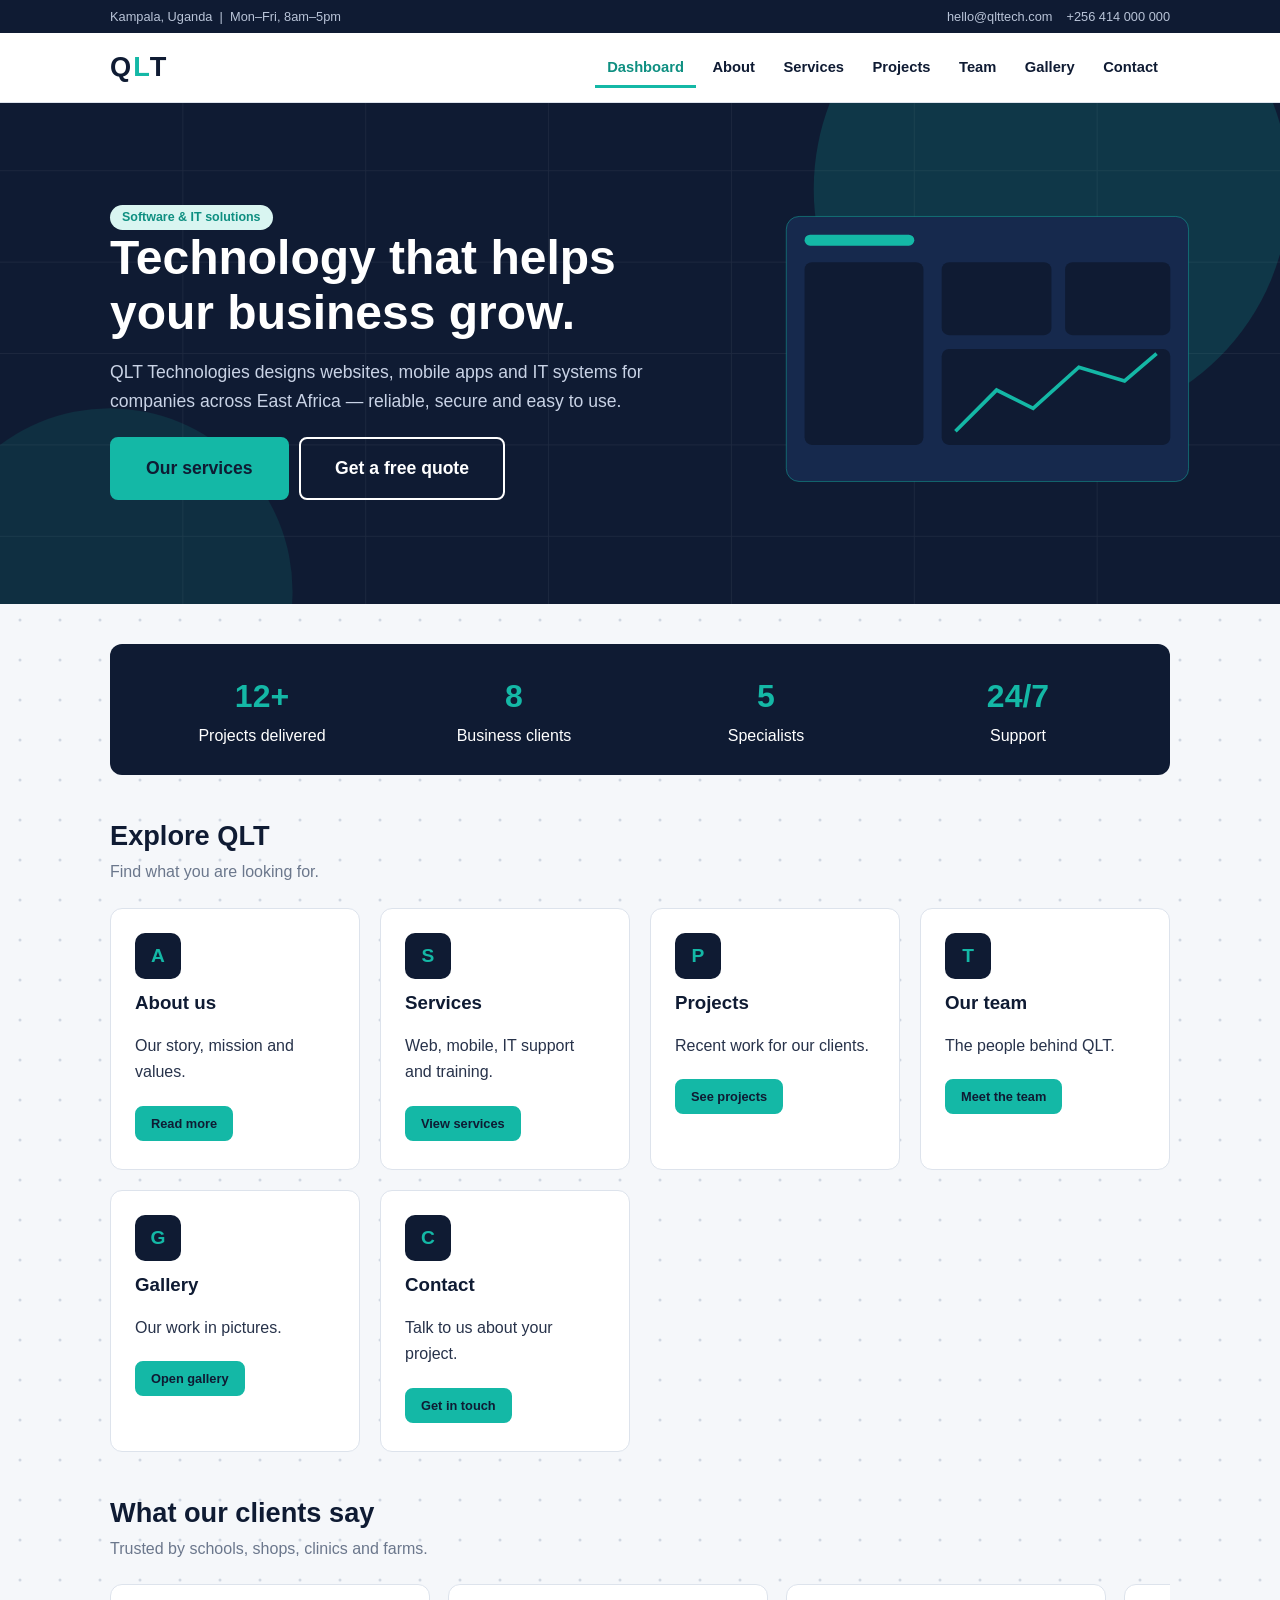
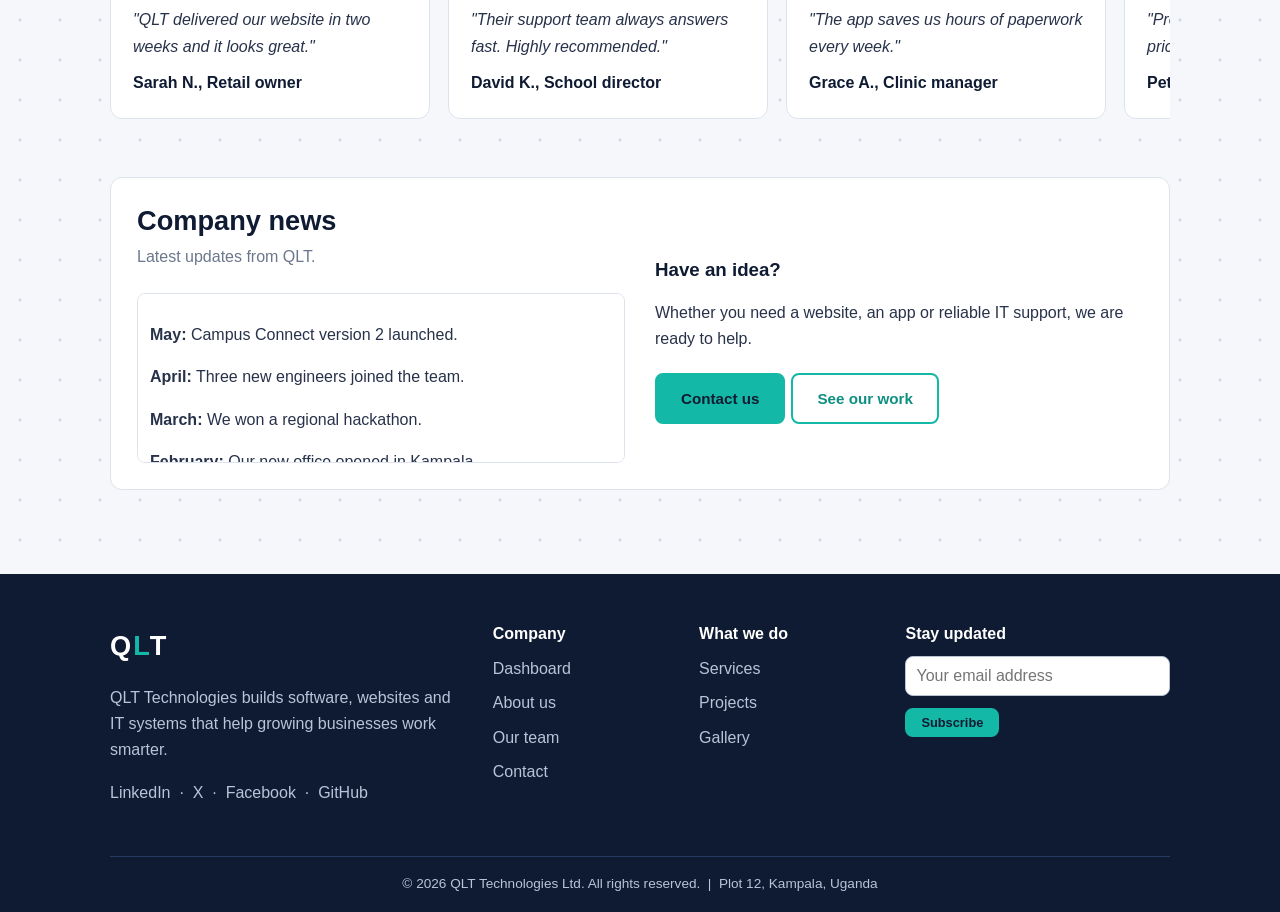
==== index.html @ 0827fc3f "Add files via upload" ====
<!DOCTYPE html>
<html lang="en">
<head>
<meta charset="UTF-8">
<meta name="viewport" content="width=device-width, initial-scale=1">
<meta name="description" content="QLT Technologies - software, web and IT solutions for growing businesses.">
<title>Dashboard | QLT Technologies</title>
<link rel="stylesheet" href="style.css">
</head>
<body>
<div class="topbar"><div class="wrap"><span>Kampala, Uganda &nbsp;|&nbsp; Mon&ndash;Fri, 8am&ndash;5pm</span><span><a href="mailto:hello@qlttech.com">hello@qlttech.com</a><a href="tel:+256414000000">+256 414 000 000</a></span></div></div>
<header><div class="wrap">
  <a class="logo" href="index.html">Q<span>L</span>T</a>
  <nav>
    <a href="index.html" class="active">Dashboard</a>
    <a href="about.html">About</a>
    <a href="services.html">Services</a>
    <a href="projects.html">Projects</a>
    <a href="team.html">Team</a>
    <a href="gallery.html">Gallery</a>
    <a href="contact.html">Contact</a>
  </nav>
</div></header>
<div class="hero"><div class="wrap">
  <span class="tag">Software &amp; IT solutions</span>
  <h1>Technology that helps your business grow.</h1>
  <p>QLT Technologies designs websites, mobile apps and IT systems for companies across East Africa &mdash; reliable, secure and easy to use.</p>
  <a class="btn big" href="services.html">Our services</a>
  <a class="btn big light" href="contact.html">Get a free quote</a>
</div></div>
<main><div class="wrap">
  <div class="stats">
    <div><b>12+</b>Projects delivered</div><div><b>8</b>Business clients</div><div><b>5</b>Specialists</div><div><b>24/7</b>Support</div>
  </div>
  <section style="margin-top:44px">
    <h2>Explore QLT</h2><p class="sub">Find what you are looking for.</p>
    <div class="grid">
      <div class="card"><div class="icon">A</div><h3>About us</h3><p>Our story, mission and values.</p><a class="btn sm" href="about.html">Read more</a></div>
      <div class="card"><div class="icon">S</div><h3>Services</h3><p>Web, mobile, IT support and training.</p><a class="btn sm" href="services.html">View services</a></div>
      <div class="card"><div class="icon">P</div><h3>Projects</h3><p>Recent work for our clients.</p><a class="btn sm" href="projects.html">See projects</a></div>
      <div class="card"><div class="icon">T</div><h3>Our team</h3><p>The people behind QLT.</p><a class="btn sm" href="team.html">Meet the team</a></div>
      <div class="card"><div class="icon">G</div><h3>Gallery</h3><p>Our work in pictures.</p><a class="btn sm" href="gallery.html">Open gallery</a></div>
      <div class="card"><div class="icon">C</div><h3>Contact</h3><p>Talk to us about your project.</p><a class="btn sm" href="contact.html">Get in touch</a></div>
    </div>
  </section>
  <section>
    <h2>What our clients say</h2><p class="sub">Trusted by schools, shops, clinics and farms.</p>
    <div class="scroll-x">
      <div class="quote">"QLT delivered our website in two weeks and it looks great."<b>Sarah N., Retail owner</b></div>
      <div class="quote">"Their support team always answers fast. Highly recommended."<b>David K., School director</b></div>
      <div class="quote">"The app saves us hours of paperwork every week."<b>Grace A., Clinic manager</b></div>
      <div class="quote">"Professional, honest and fairly priced."<b>Peter O., Farm co-operative</b></div>
      <div class="quote">"We now take orders online thanks to QLT."<b>Mary T., Restaurant owner</b></div>
    </div>
  </section>
  <section>
    <div class="panel two">
      <div><h2>Company news</h2><p class="sub">Latest updates from QLT.</p>
        <div class="scroll-y"><p><b>May:</b> Campus Connect version 2 launched.</p><p><b>April:</b> Three new engineers joined the team.</p><p><b>March:</b> We won a regional hackathon.</p><p><b>February:</b> Our new office opened in Kampala.</p><p><b>January:</b> QLT Technologies was founded.</p></div></div>
      <div><h3>Have an idea?</h3><p>Whether you need a website, an app or reliable IT support, we are ready to help.</p><a class="btn" href="contact.html">Contact us</a><a class="btn outline" href="projects.html">See our work</a></div>
    </div>
  </section>
</div></main>
<footer><div class="wrap">
  <div class="fgrid">
    <div><a class="logo" style="color:#fff" href="index.html">Q<span>L</span>T</a><p>QLT Technologies builds software, websites and IT systems that help growing businesses work smarter.</p><p><a href="https://www.linkedin.com" target="_blank">LinkedIn</a> &nbsp;&middot;&nbsp; <a href="https://x.com" target="_blank">X</a> &nbsp;&middot;&nbsp; <a href="https://www.facebook.com" target="_blank">Facebook</a> &nbsp;&middot;&nbsp; <a href="https://github.com" target="_blank">GitHub</a></p></div>
    <div><h4>Company</h4><ul><li><a href="index.html">Dashboard</a></li><li><a href="about.html">About us</a></li><li><a href="team.html">Our team</a></li><li><a href="contact.html">Contact</a></li></ul></div>
    <div><h4>What we do</h4><ul><li><a href="services.html">Services</a></li><li><a href="projects.html">Projects</a></li><li><a href="gallery.html">Gallery</a></li></ul></div>
    <div><h4>Stay updated</h4><form action="#"><input type="email" placeholder="Your email address"><button class="btn sm" type="submit">Subscribe</button></form></div>
  </div>
  <div class="copy">&copy; 2026 QLT Technologies Ltd. All rights reserved. &nbsp;|&nbsp; Plot 12, Kampala, Uganda</div>
</div></footer>
</body>
</html>
---- style.css ----
/* QLT Technologies - stylesheet. Colours: navy, teal, white, greys */
:root{--navy:#0f1b33;--navy2:#16294d;--teal:#14b8a6;--teal-d:#0e8f81;--bg:#f5f7fa;--line:#dde3ec;--text:#27324a;--muted:#6b778c}
*{box-sizing:border-box}
html{scroll-behavior:smooth}
body{margin:0;font-family:"Segoe UI",Helvetica,Arial,sans-serif;color:var(--text);line-height:1.65;background:var(--bg) url("images/pattern.svg")}
a{color:var(--teal-d)}
.wrap{max-width:1100px;margin:0 auto;padding:0 20px}
.topbar{background:var(--navy);color:#b9c4d8;font-size:.8rem;padding:6px 0}
.topbar .wrap{display:flex;justify-content:space-between;flex-wrap:wrap;gap:6px}
.topbar a{color:#b9c4d8;text-decoration:none;margin-left:14px}
header{background:#fff;border-bottom:1px solid var(--line);position:sticky;top:0;z-index:10}
header .wrap{display:flex;align-items:center;justify-content:space-between;flex-wrap:wrap;padding-top:12px;padding-bottom:12px}
.logo{font-size:1.7rem;font-weight:800;letter-spacing:2px;color:var(--navy);text-decoration:none}
.logo span{color:var(--teal)}
nav a{color:var(--navy);text-decoration:none;padding:8px 12px;border-radius:6px;font-weight:600;font-size:.92rem;display:inline-block}
nav a:hover{background:var(--bg)}
nav a.active{color:var(--teal-d);box-shadow:inset 0 -3px 0 var(--teal);border-radius:0}
.hero{color:#fff;background:var(--navy) url("images/hero.svg") center/cover;padding:100px 0}
.hero h1{font-size:3rem;line-height:1.15;margin:0 0 16px;color:#fff;max-width:620px}
.hero p{max-width:560px;font-size:1.1rem;color:#c9d3e6}
.banner{color:#fff;background:var(--navy) url("images/banner.svg") center/cover;padding:56px 0}
.banner h1{margin:0;font-size:2.3rem;color:#fff}
.banner p{margin:6px 0 0;color:#c9d3e6}
.crumbs{font-size:.85rem;color:#9fb0cc;margin-bottom:8px}
.crumbs a{color:#5eead4;text-decoration:none}
main{padding:40px 0 10px}
section{margin-bottom:44px}
.panel{background:#fff;border:1px solid var(--line);border-radius:12px;padding:26px}
.dark{color:#fff;background:var(--navy) url("images/banner.svg") center/cover;border-radius:12px;padding:40px;text-align:center}
.dark h2{color:#fff}
h1,h2,h3,h4{color:var(--navy);line-height:1.25}
h2{font-size:1.7rem;margin:0 0 6px}
.sub{color:var(--muted);margin:0 0 22px}
.grid{display:grid;grid-template-columns:repeat(auto-fit,minmax(240px,1fr));gap:20px}
.card{background:#fff;border:1px solid var(--line);border-radius:12px;padding:24px;transition:.2s}
.card:hover{border-color:var(--teal);box-shadow:0 8px 24px rgba(15,27,51,.08)}
.card h3{margin-top:0}
.icon{width:46px;height:46px;border-radius:10px;background:var(--navy);color:var(--teal);display:flex;align-items:center;justify-content:center;font-weight:800;font-size:1.2rem;margin-bottom:12px}
.stats{display:grid;grid-template-columns:repeat(auto-fit,minmax(150px,1fr));text-align:center;background:var(--navy);color:#fff;border-radius:12px;padding:26px}
.stats b{display:block;font-size:2rem;color:var(--teal)}
.btn{display:inline-block;padding:11px 24px;border:2px solid var(--teal);background:var(--teal);color:var(--navy);font-weight:700;border-radius:8px;text-decoration:none;cursor:pointer;font-size:.95rem;margin:4px 6px 4px 0;font-family:inherit}
.btn:hover{background:var(--teal-d);border-color:var(--teal-d);color:#fff}
.btn.outline{background:transparent;color:var(--teal-d)}
.btn.outline:hover{background:var(--teal);color:var(--navy)}
.btn.light{background:transparent;color:#fff;border-color:#fff}
.btn.light:hover{background:#fff;color:var(--navy)}
.btn.navy{background:var(--navy);border-color:var(--navy);color:#fff}
.btn.navy:hover{background:var(--navy2)}
.btn.pill{border-radius:40px}
.btn.big{padding:15px 34px;font-size:1.1rem}
.btn.sm{padding:5px 14px;font-size:.8rem}
.btn:disabled{background:#cfd6e2;border-color:#cfd6e2;color:#8a95a8;cursor:not-allowed}
.btn-group{display:inline-flex}
.btn-group .btn{margin:0;border-radius:0}
.btn-group .btn:first-child{border-radius:8px 0 0 8px}
.btn-group .btn:last-child{border-radius:0 8px 8px 0}
.scroll-x{display:flex;gap:18px;overflow-x:auto;padding-bottom:14px;scroll-snap-type:x mandatory}
.scroll-x>*{flex:0 0 320px;scroll-snap-align:start}
.scroll-x img{width:320px;border-radius:12px;display:block}
.quote{background:#fff;border:1px solid var(--line);border-radius:12px;padding:22px;font-style:italic}
.quote b{display:block;font-style:normal;margin-top:10px;color:var(--navy)}
.scroll-y{max-height:170px;overflow-y:scroll;border:1px solid var(--line);border-radius:8px;padding:12px;background:#fff}
.gallery{display:grid;grid-template-columns:repeat(auto-fit,minmax(230px,1fr));gap:16px}
figure{margin:0}
figure img{width:100%;border-radius:12px;display:block}
figcaption{font-size:.85rem;color:var(--muted);margin-top:6px}
.table-wrap{overflow-x:auto;background:#fff;border:1px solid var(--line);border-radius:12px}
table{border-collapse:collapse;width:100%}
caption{text-align:left;font-weight:700;padding:14px 16px;color:var(--navy)}
th,td{padding:12px 16px;text-align:left;border-top:1px solid var(--line)}
th{background:var(--navy);color:#fff;border-top:0}
tbody tr:nth-child(even){background:var(--bg)}
tbody tr:hover{background:#e3f6f3}
blockquote{border-left:4px solid var(--teal);margin:16px 0;padding:8px 18px;background:var(--bg);font-style:italic}
.dropcap::first-letter{float:left;font-size:3.4rem;line-height:.9;padding:4px 8px 0 0;color:var(--teal);font-weight:800}
.tag{background:#d9f5f1;color:var(--teal-d);padding:2px 12px;border-radius:20px;font-size:.78rem;font-weight:700;display:inline-block}
.badge{background:var(--navy);color:#fff;padding:2px 10px;border-radius:4px;font-size:.75rem}
.avatar{width:72px;height:72px;border-radius:50%;background:var(--navy);color:var(--teal);font-size:1.6rem;font-weight:800;line-height:72px;text-align:center;margin-bottom:10px}
fieldset{border:1px solid var(--line);border-radius:10px;margin:0 0 18px;padding:8px 18px 18px}
legend{font-weight:700;color:var(--navy);padding:0 8px}
label{display:block;margin-top:14px;font-weight:600;font-size:.9rem}
input[type=text],input[type=email],input[type=password],input[type=search],input[type=number],input[type=date],input[type=time],input[type=tel],select,textarea{width:100%;padding:10px;border:1px solid #b9c3d3;border-radius:8px;font-size:1rem;font-family:inherit;background:#fff}
input:focus,select:focus,textarea:focus{outline:3px solid #99e6dd;border-color:var(--teal)}
input[type=radio],input[type=checkbox]{accent-color:var(--teal);margin:0 4px 0 12px}
input[type=range]{width:100%;accent-color:var(--teal)}
progress,meter{width:200px;max-width:100%;accent-color:var(--teal)}
details{background:#fff;border:1px solid var(--line);border-radius:10px;padding:12px 18px;margin-bottom:10px}
summary{cursor:pointer;font-weight:700;color:var(--navy)}
.two{display:grid;grid-template-columns:1fr 1fr;gap:30px;align-items:center}
footer{background:var(--navy);color:#b9c4d8;padding:50px 0 0;margin-top:30px}
.fgrid{display:grid;grid-template-columns:2fr 1fr 1fr 1.5fr;gap:30px}
footer h4{color:#fff;margin:0 0 12px}
footer ul{list-style:none;margin:0;padding:0}
footer li{margin-bottom:8px}
footer a{color:#b9c4d8;text-decoration:none}
footer a:hover{color:var(--teal);text-decoration:underline}
footer input[type=email]{margin-bottom:8px}
.copy{border-top:1px solid #243a63;margin-top:34px;padding:16px 0;text-align:center;font-size:.85rem}
@media(max-width:800px){.hero h1{font-size:2.1rem}.two,.fgrid{grid-template-columns:1fr}header .wrap{justify-content:center}.hero{padding:60px 0}}
.back{display:inline-block;margin-bottom:18px;font-weight:600;text-decoration:none;color:var(--teal-d)}
.back:hover{text-decoration:underline}
del{color:var(--muted)}
ins{text-decoration:none;font-weight:700;color:var(--teal-d)}
.price{font-size:1.9rem;font-weight:800;color:var(--navy);margin:6px 0}
.price small{font-size:.85rem;font-weight:400;color:var(--muted)}
.card ul{padding-left:18px;margin:10px 0 0}
.steps{counter-reset:s;list-style:none;padding:0;display:grid;grid-template-columns:repeat(auto-fit,minmax(220px,1fr));gap:18px}
.steps li{counter-increment:s;background:#fff;border:1px solid var(--line);border-radius:12px;padding:20px}
.steps li::before{content:counter(s);display:flex;width:34px;height:34px;border-radius:50%;background:var(--teal);color:var(--navy);font-weight:800;align-items:center;justify-content:center;margin-bottom:10px}
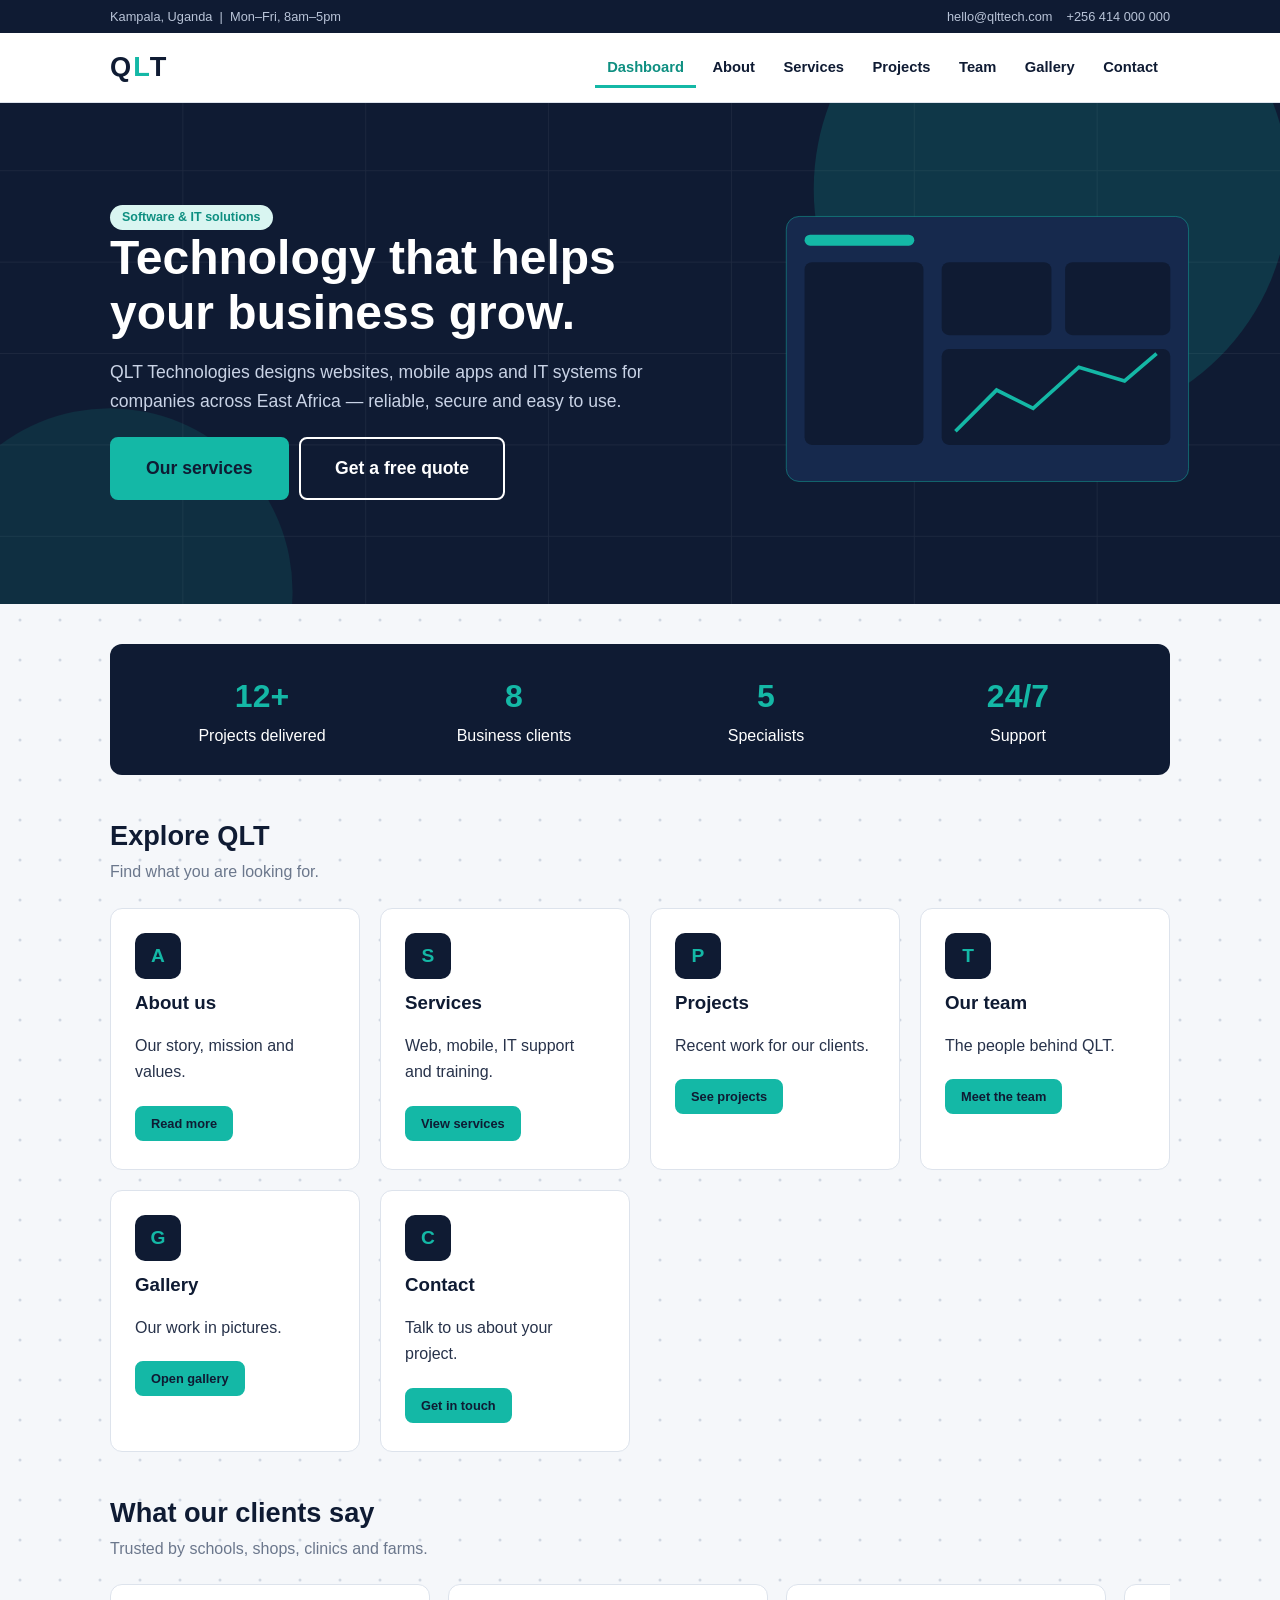
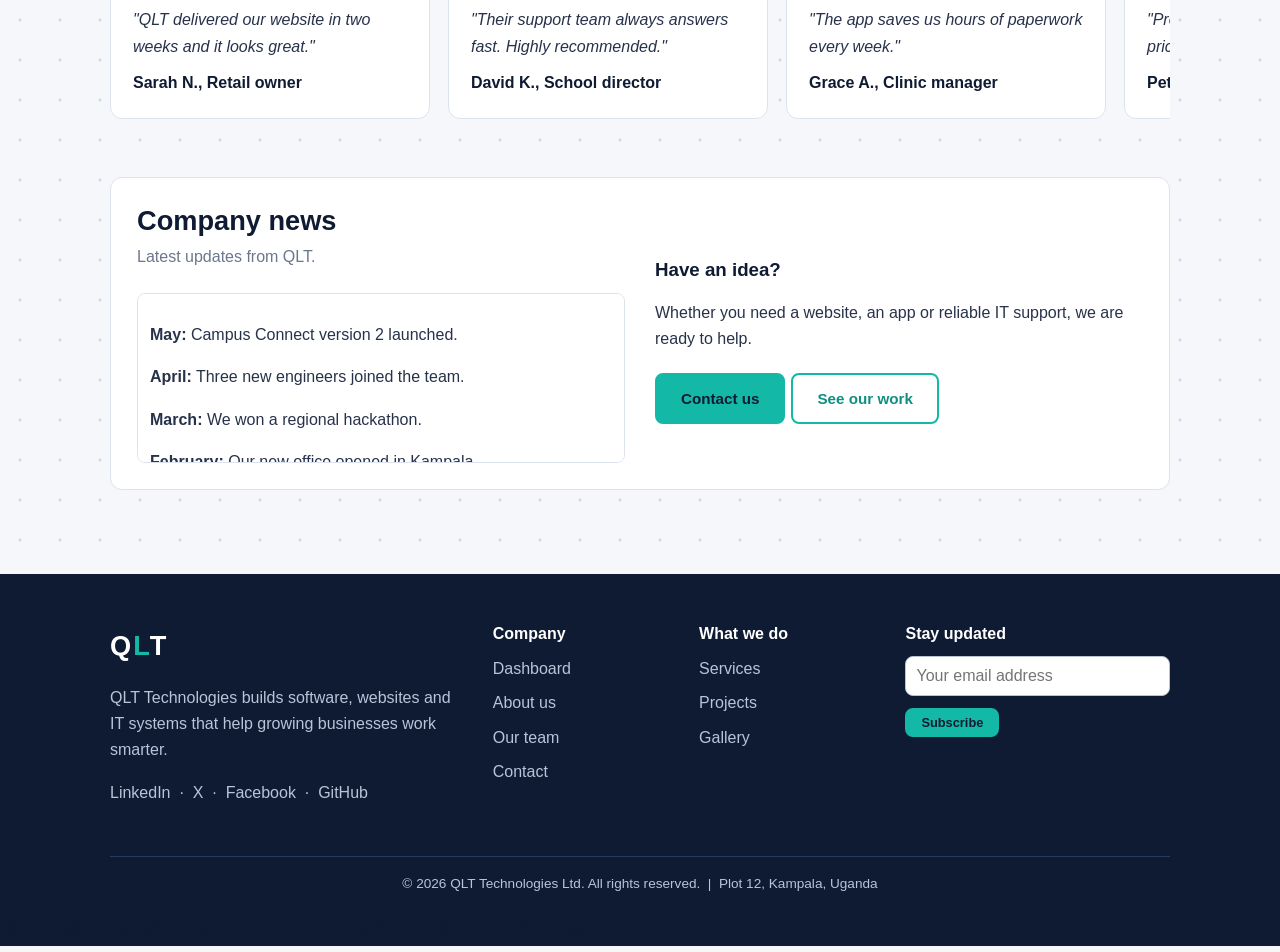
==== commit 7a8dd2f9: "Add footer section with additional information" ====
--- a/index.html
+++ b/index.html
@@ -69,6 +69,8 @@
     <div><h4>Stay updated</h4><form action="#"><input type="email" placeholder="Your email address"><button class="btn sm" type="submit">Subscribe</button></form></div>
   </div>
   <div class="copy">&copy; 2026 QLT Technologies Ltd. All rights reserved. &nbsp;|&nbsp; Plot 12, Kampala, Uganda</div>
-</div></footer>
+</div>
+<div><h2>KYOMUGISA-SK-BRIDGET-BAIT-26D-U-A1395</h2></div>
+</footer>
 </body>
 </html>
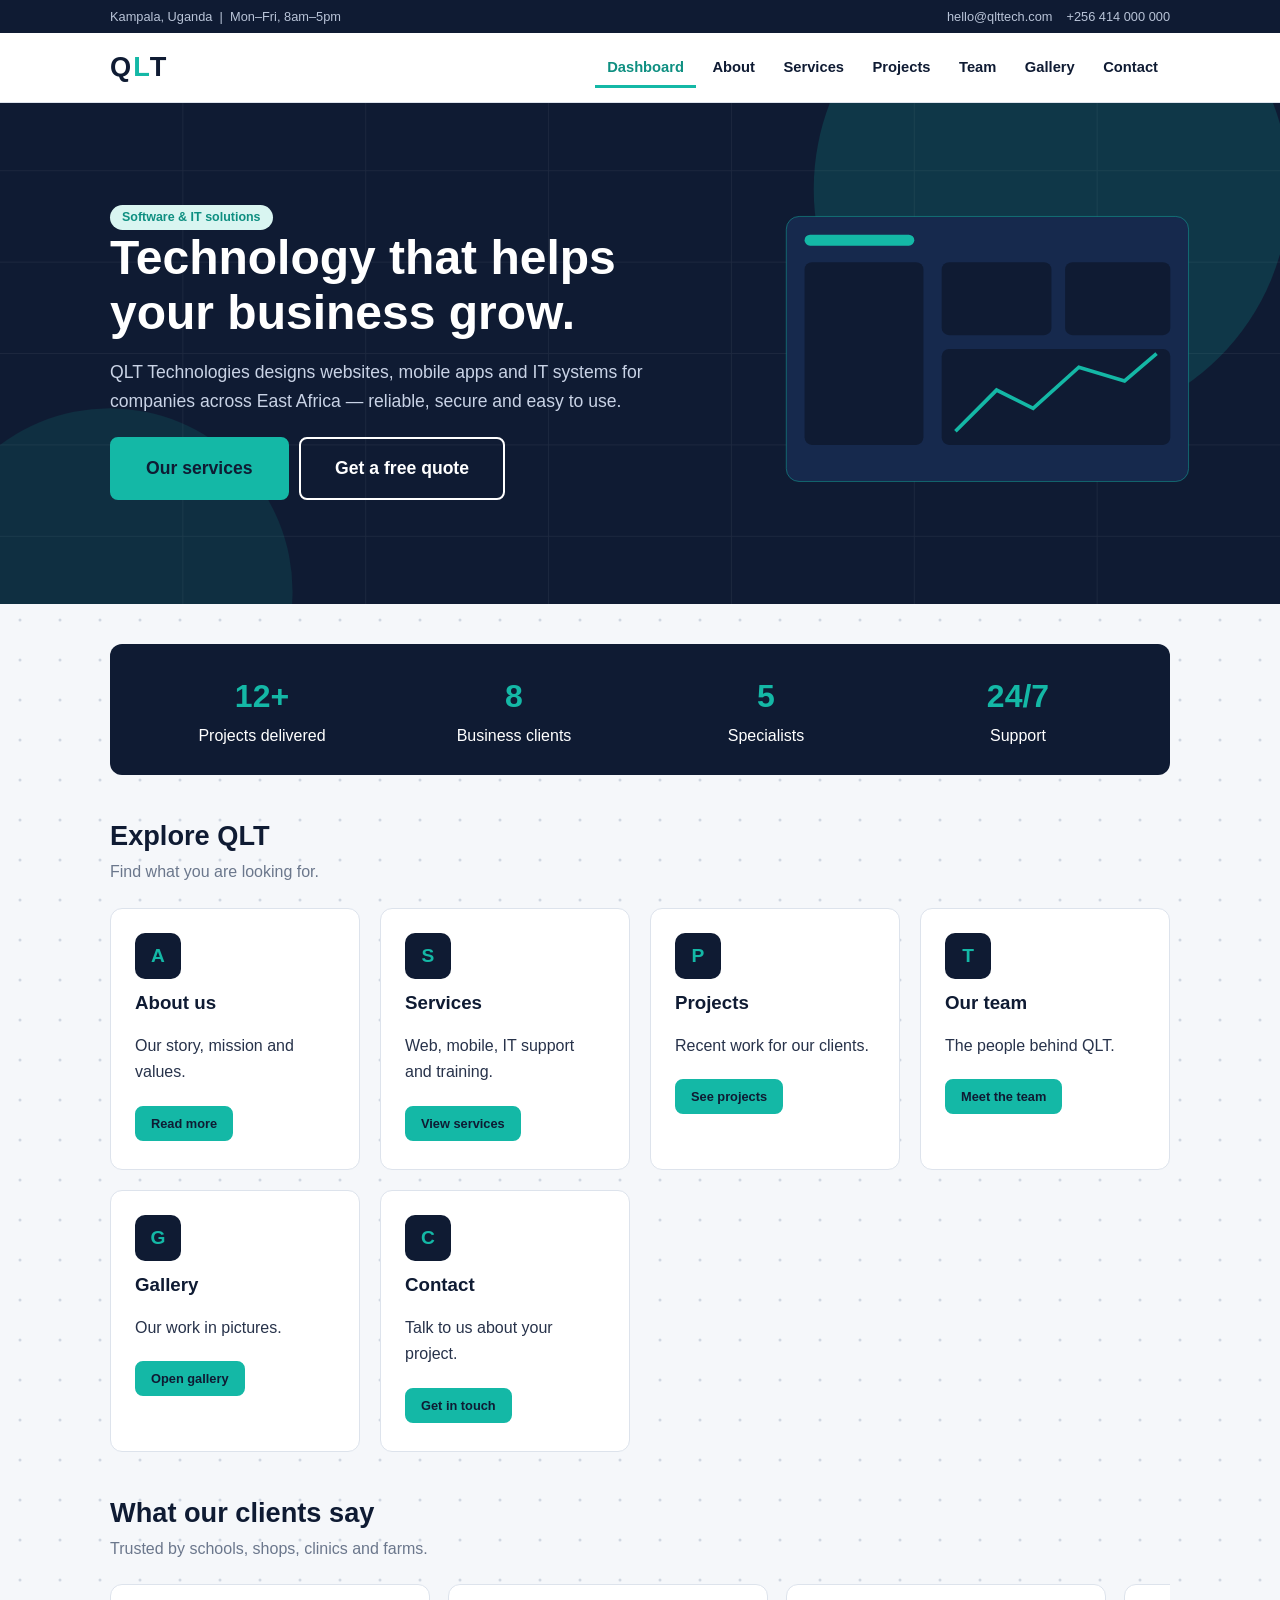
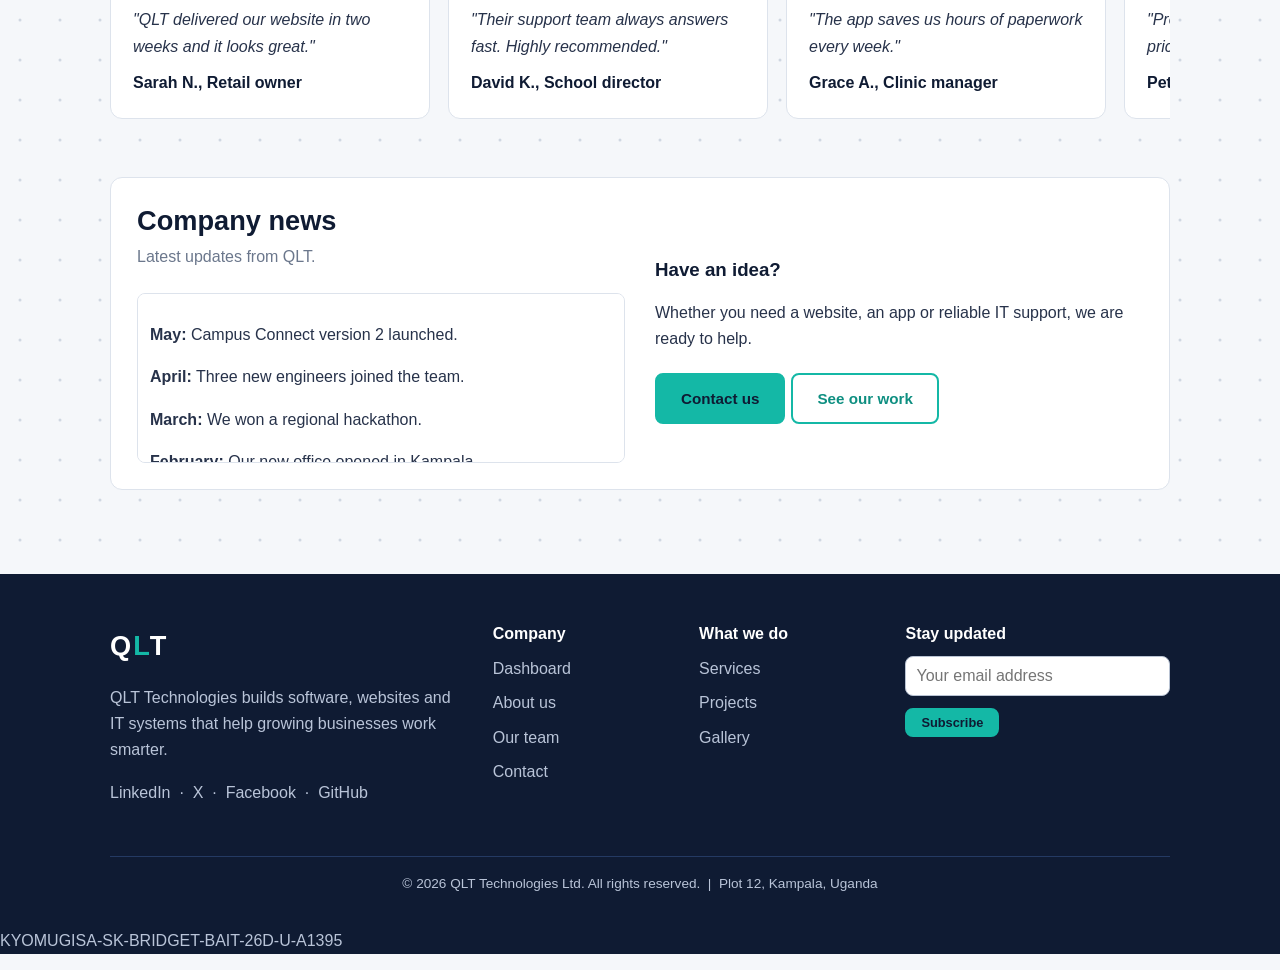
==== commit 32ee4e7c: "Change header to paragraph in footer" ====
--- a/index.html
+++ b/index.html
@@ -70,7 +70,7 @@
   </div>
   <div class="copy">&copy; 2026 QLT Technologies Ltd. All rights reserved. &nbsp;|&nbsp; Plot 12, Kampala, Uganda</div>
 </div>
-<div><h2>KYOMUGISA-SK-BRIDGET-BAIT-26D-U-A1395</h2></div>
+<div><p>KYOMUGISA-SK-BRIDGET-BAIT-26D-U-A1395</p></div>
 </footer>
 </body>
 </html>
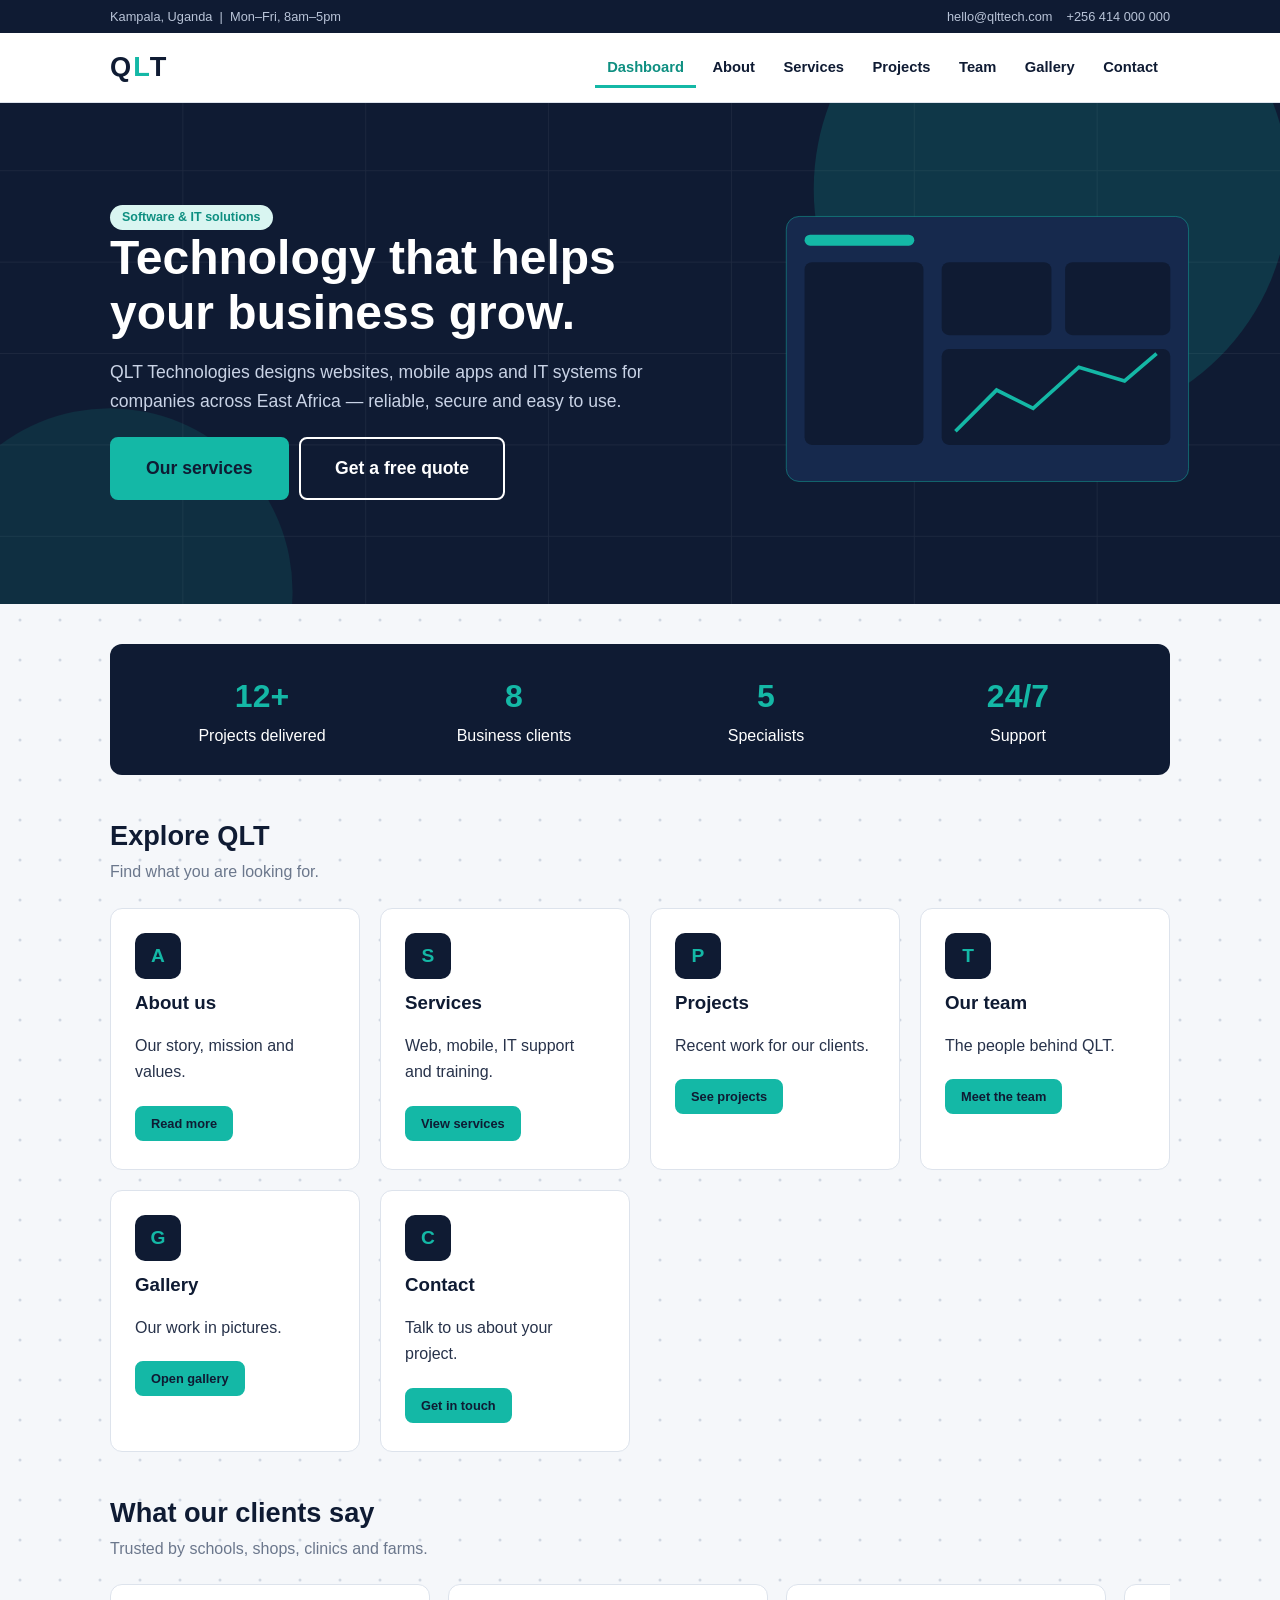
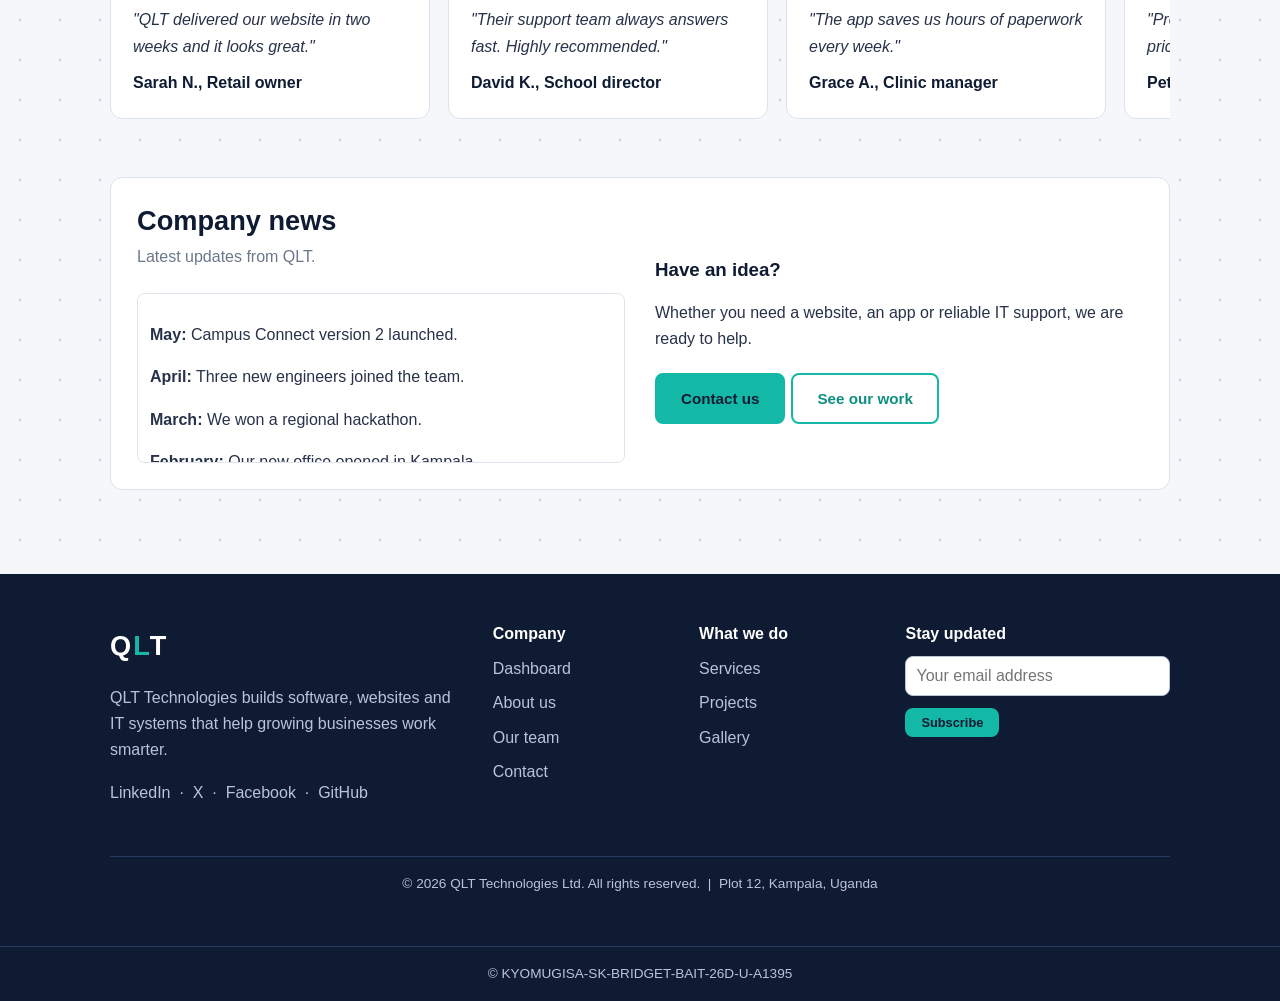
==== commit fbc2c9b2: "Update footer content in index.html" ====
--- a/index.html
+++ b/index.html
@@ -70,7 +70,7 @@
   </div>
   <div class="copy">&copy; 2026 QLT Technologies Ltd. All rights reserved. &nbsp;|&nbsp; Plot 12, Kampala, Uganda</div>
 </div>
-<div><p>KYOMUGISA-SK-BRIDGET-BAIT-26D-U-A1395</p></div>
+<div class="copy">&copy; KYOMUGISA-SK-BRIDGET-BAIT-26D-U-A1395</div>
 </footer>
 </body>
 </html>
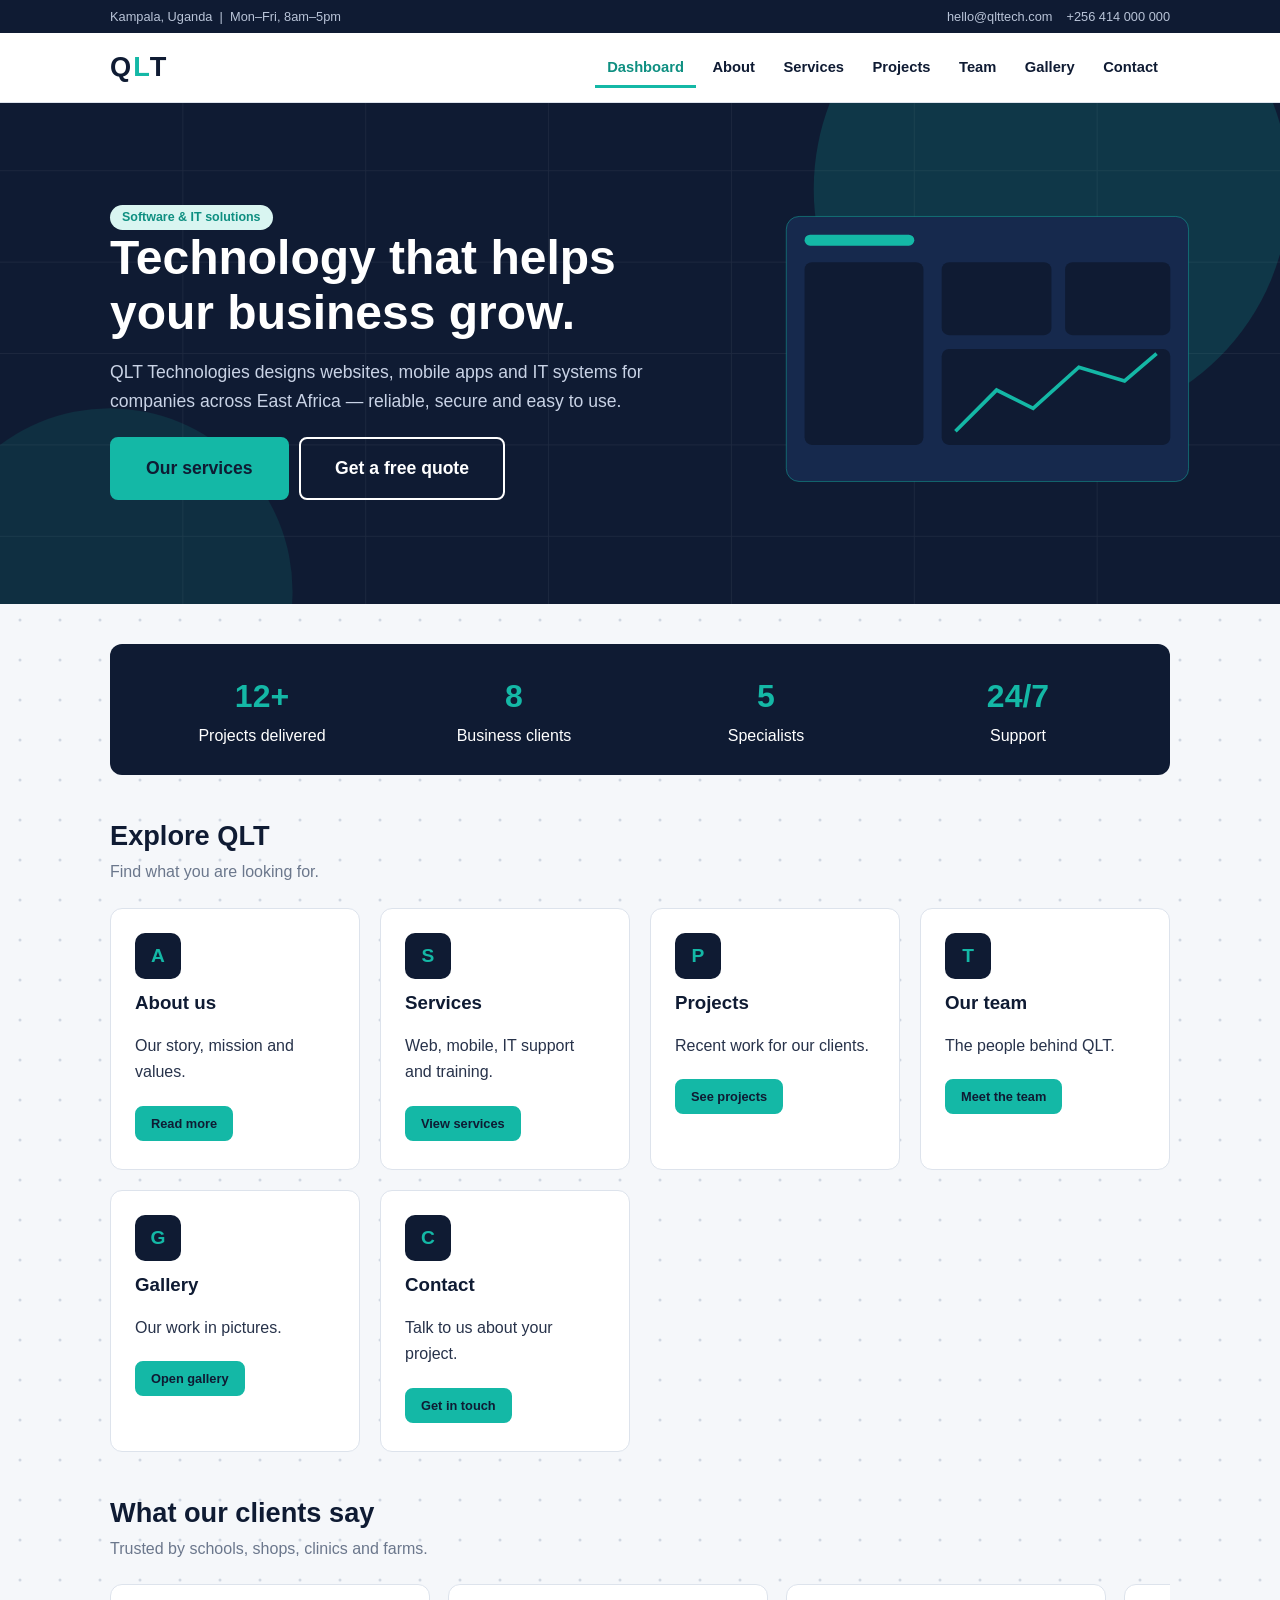
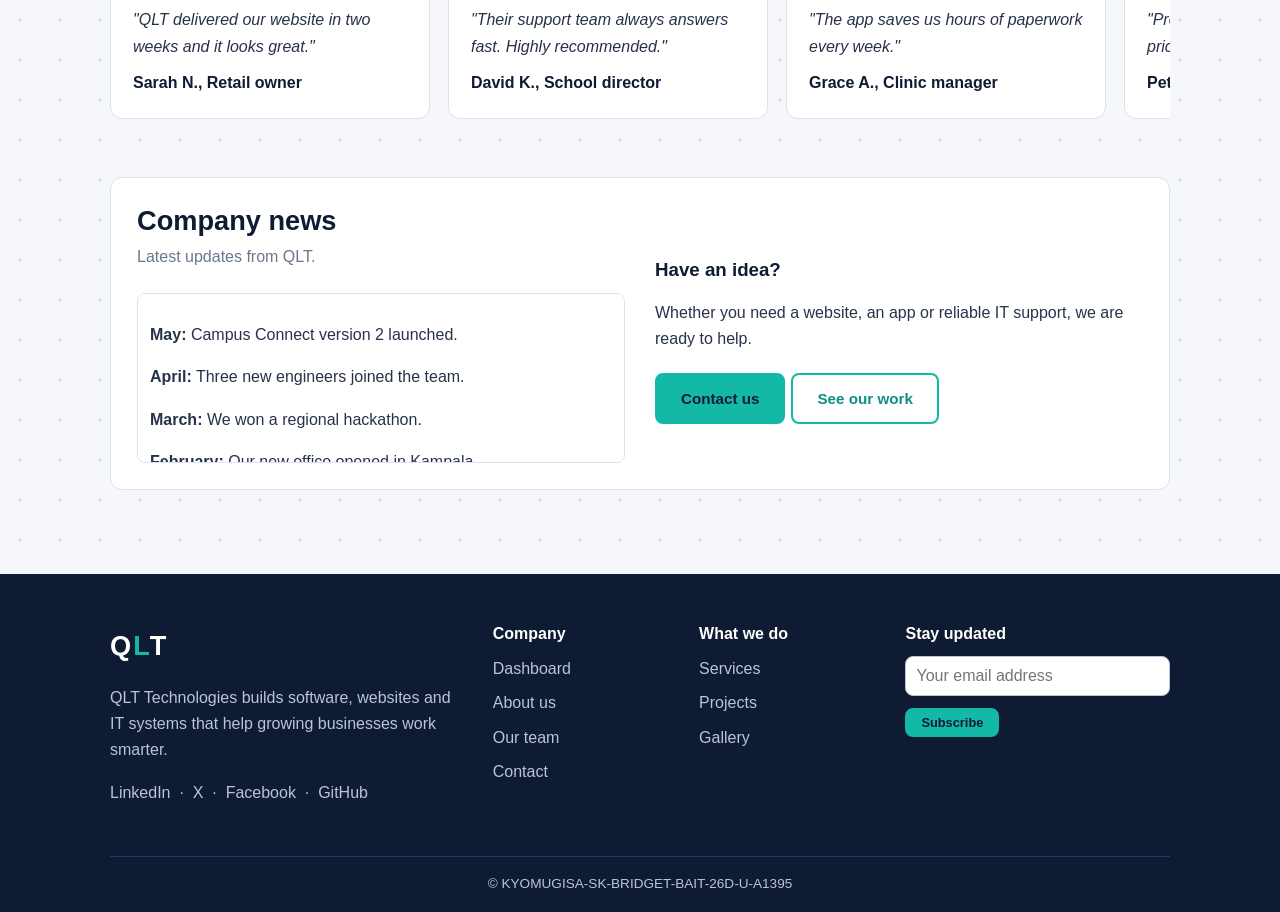
==== commit 3f403892: "Update footer copyright information" ====
--- a/index.html
+++ b/index.html
@@ -68,8 +68,8 @@
     <div><h4>What we do</h4><ul><li><a href="services.html">Services</a></li><li><a href="projects.html">Projects</a></li><li><a href="gallery.html">Gallery</a></li></ul></div>
     <div><h4>Stay updated</h4><form action="#"><input type="email" placeholder="Your email address"><button class="btn sm" type="submit">Subscribe</button></form></div>
   </div>
-  <div class="copy">&copy; 2026 QLT Technologies Ltd. All rights reserved. &nbsp;|&nbsp; Plot 12, Kampala, Uganda</div>
-</div>
+
+
 <div class="copy">&copy; KYOMUGISA-SK-BRIDGET-BAIT-26D-U-A1395</div>
 </footer>
 </body>
--- a/style.css
+++ b/style.css
@@ -1,4 +1,7 @@
-/* QLT Technologies - stylesheet. Colours: navy, teal, white, greys */
+/* QLT Technologies - stylesheet. Colours: navy, teal, white, greys
+  <div class="copy">&copy; 2026 QLT Technologies Ltd. All rights reserved. &nbsp;|&nbsp; Plot 12, Kampala, Uganda</div>
+</div>
+*/
 :root{--navy:#0f1b33;--navy2:#16294d;--teal:#14b8a6;--teal-d:#0e8f81;--bg:#f5f7fa;--line:#dde3ec;--text:#27324a;--muted:#6b778c}
 *{box-sizing:border-box}
 html{scroll-behavior:smooth}
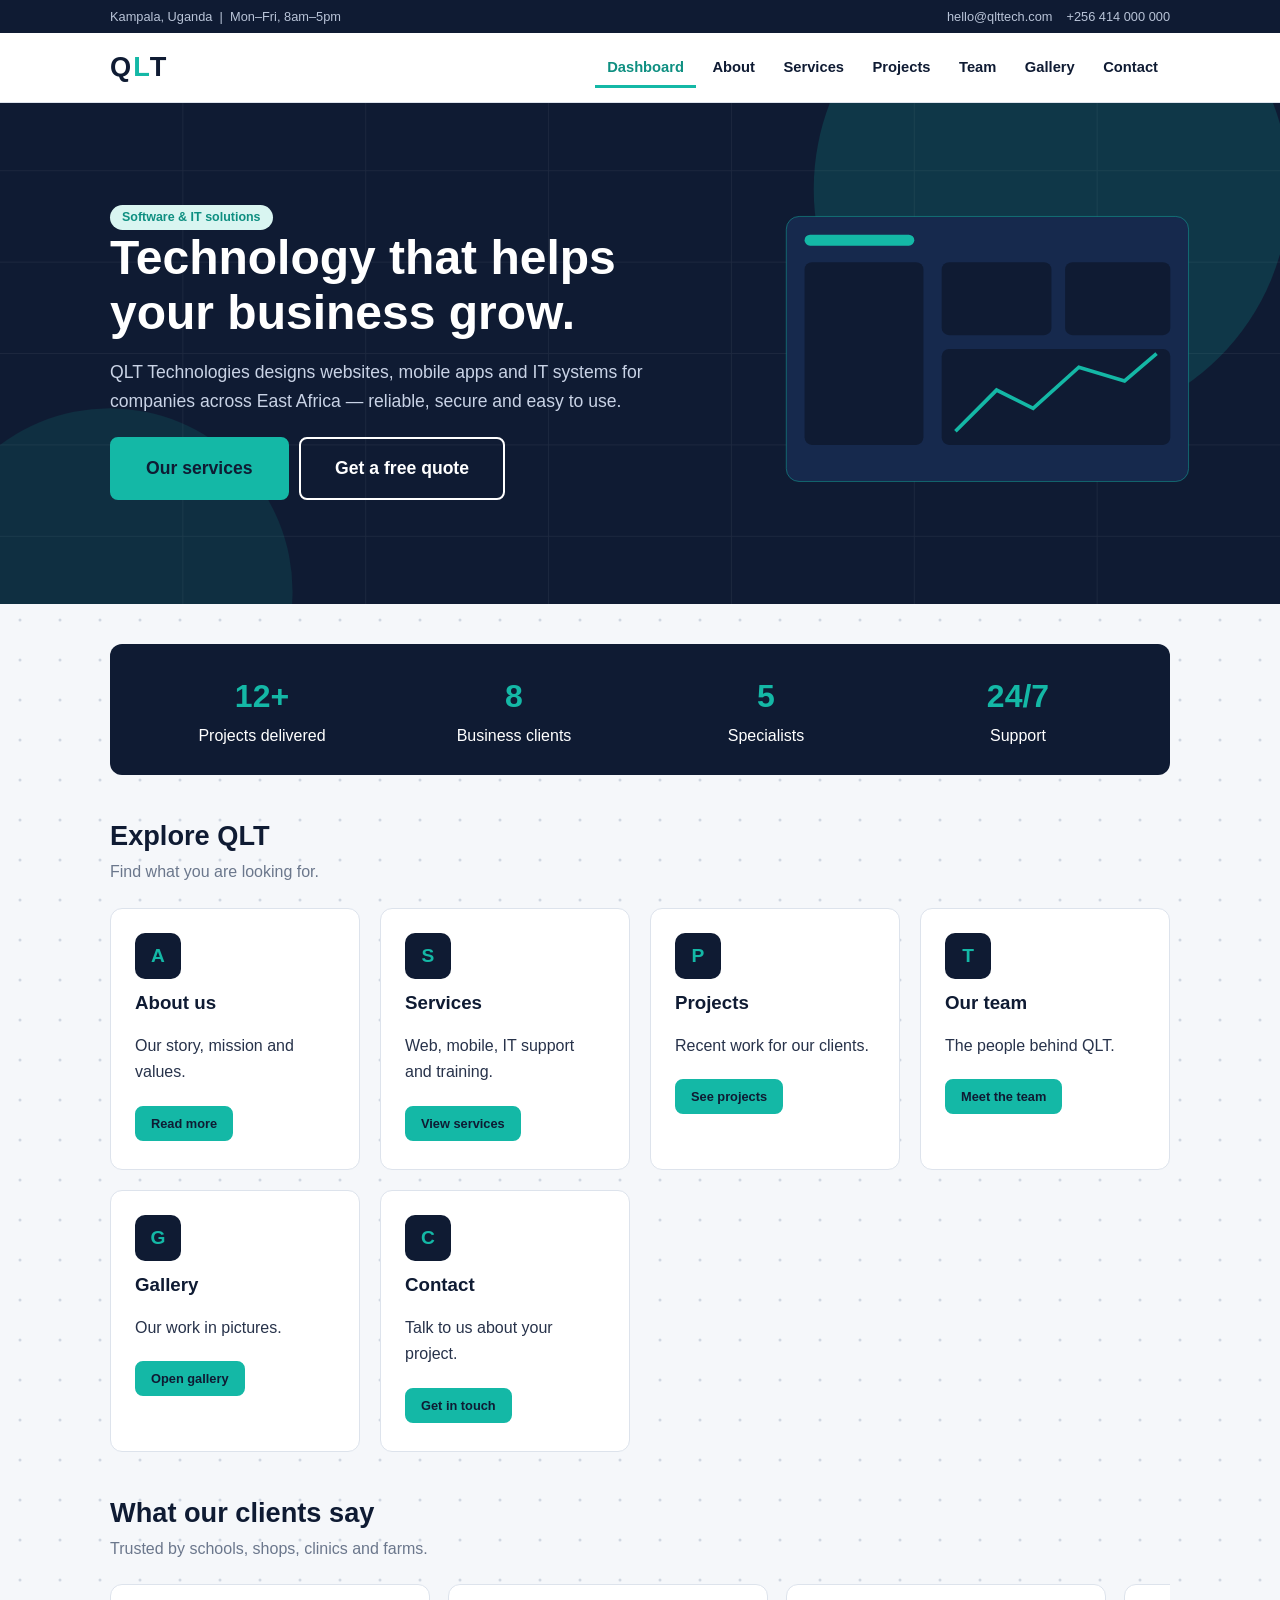
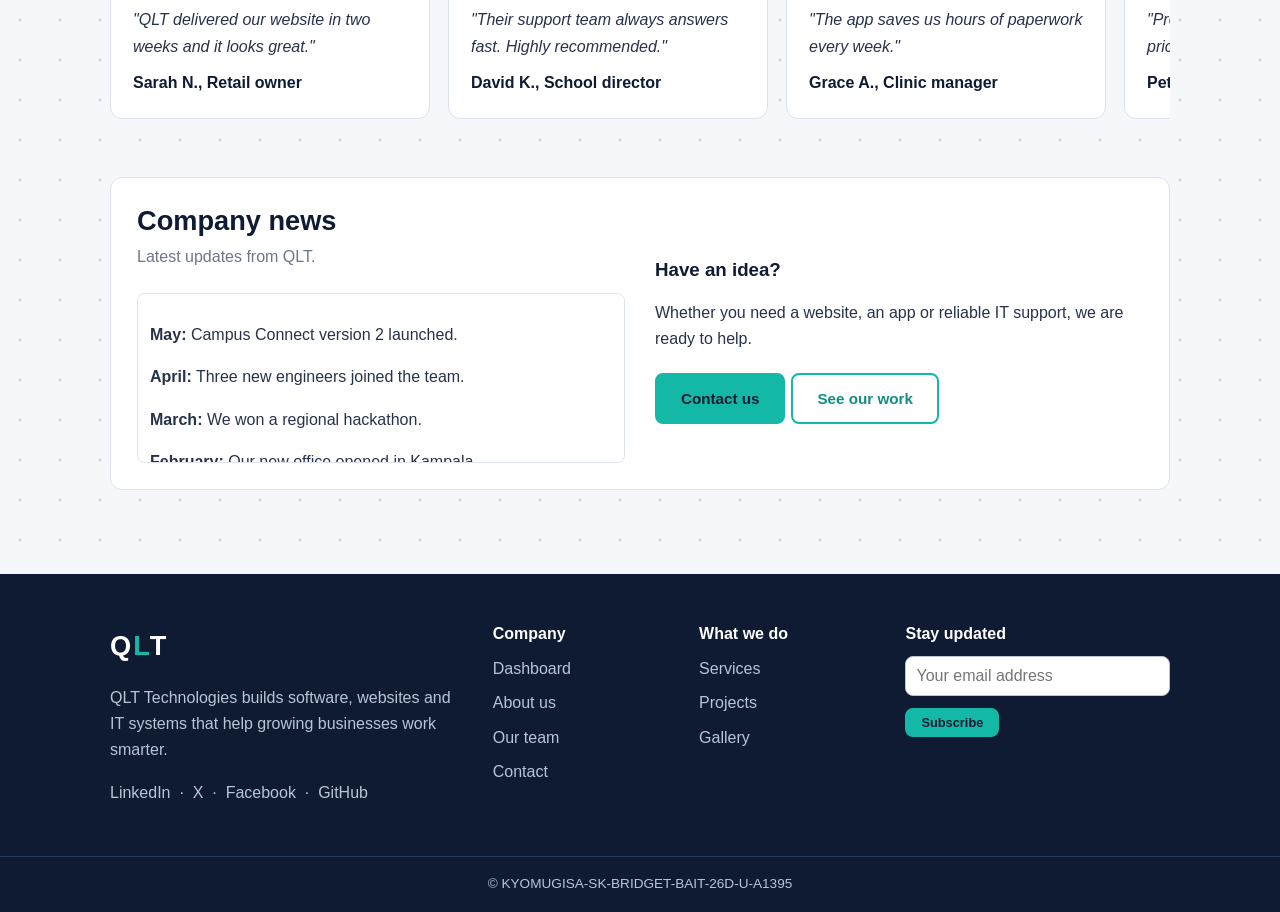
==== commit 862eacaa: "Fix footer closing div tag in index.html" ====
--- a/index.html
+++ b/index.html
@@ -69,7 +69,7 @@
     <div><h4>Stay updated</h4><form action="#"><input type="email" placeholder="Your email address"><button class="btn sm" type="submit">Subscribe</button></form></div>
   </div>
 
-
+</div>
 <div class="copy">&copy; KYOMUGISA-SK-BRIDGET-BAIT-26D-U-A1395</div>
 </footer>
 </body>
